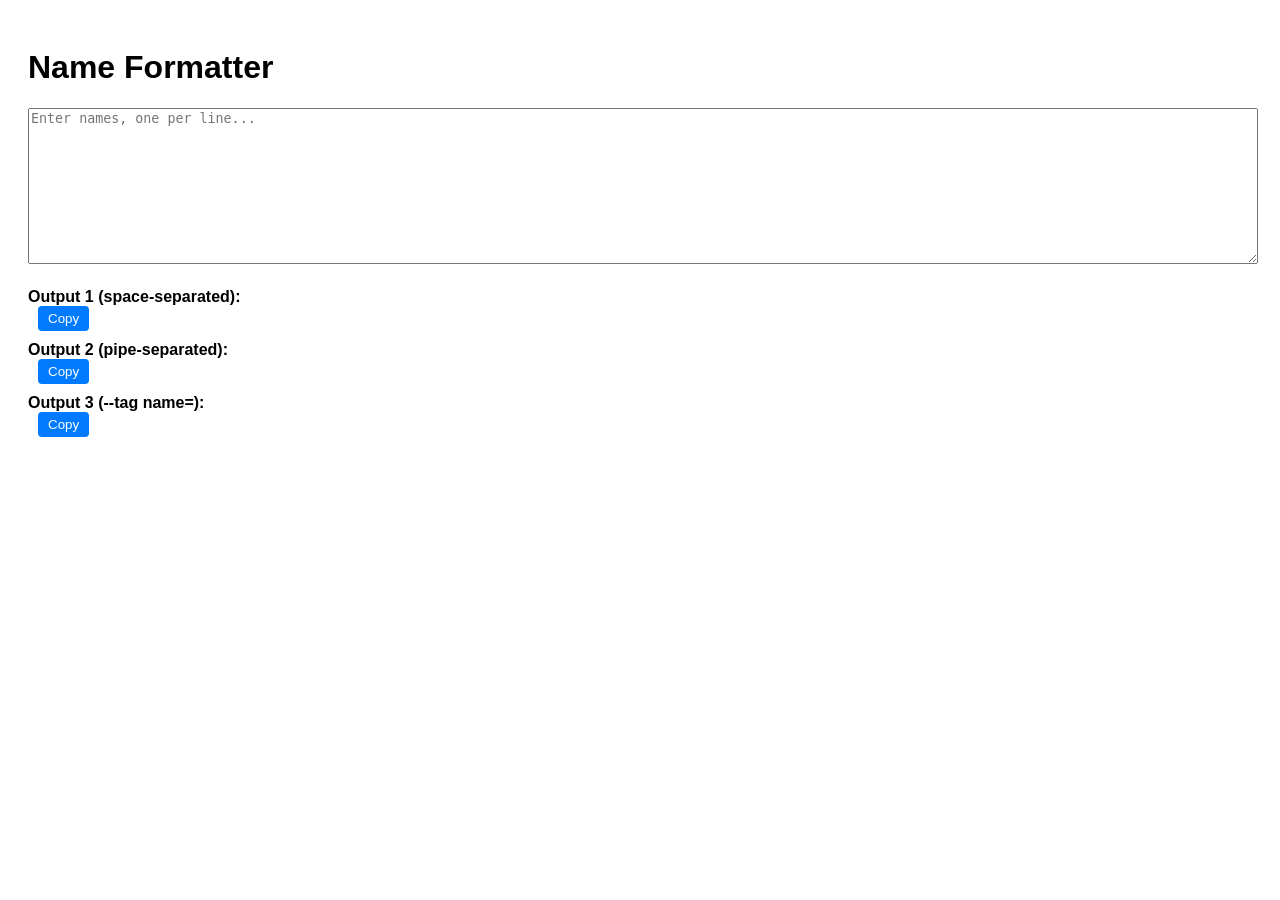
==== name-formatter.html @ 849ac36d "Initial commit Tools main page Name formatter" ====
<!DOCTYPE html>
<html lang="en">
<head>
  <meta charset="UTF-8">
  <title>Name Formatter</title>
  <style>
    body { font-family: Arial, sans-serif; padding: 20px; }
    textarea { width: 100%; height: 150px; }
    .output { margin-top: 20px; }
    .output div { margin-bottom: 10px; }
    .copy-btn {
      margin-left: 10px;
      padding: 5px 10px;
      cursor: pointer;
      border: none;
      border-radius: 4px;
      background-color: #007bff;
      color: white;
      transition: background-color 0.3s;
    }
    .error {
      color: red;
      margin-top: 10px;
    }
  </style>
</head>
<body>
  <h1>Name Formatter</h1>
  <textarea id="inputNames" placeholder="Enter names, one per line..."></textarea>
  <div id="error" class="error"></div>

  <div class="output">
    <div>
      <strong>Output 1 (space-separated):</strong><br>
      <span id="output1"></span>
      <button class="copy-btn" onclick="copyToClipboard('output1', this)">Copy</button>
    </div>
    <div>
      <strong>Output 2 (pipe-separated):</strong><br>
      <span id="output2"></span>
      <button class="copy-btn" onclick="copyToClipboard('output2', this)">Copy</button>
    </div>
    <div>
      <strong>Output 3 (--tag name=):</strong><br>
      <span id="output3"></span>
      <button class="copy-btn" onclick="copyToClipboard('output3', this)">Copy</button>
    </div>
  </div>

  <script>
    const input = document.getElementById('inputNames');
    const errorDiv = document.getElementById('error');

    input.addEventListener('input', () => {
      const rawLines = input.value.trim().split(/\n+/);
      const names = rawLines.filter(name => name.trim() !== '');
      const invalidNames = names.filter(name => name.includes(' '));

      if (invalidNames.length > 0) {
        errorDiv.textContent = 'Error: Names cannot contain spaces. Invalid name(s): ' + invalidNames.join(', ');
        clearOutputs();
        return;
      } else {
        errorDiv.textContent = '';
      }

      document.getElementById('output1').textContent = names.join(' ');
      document.getElementById('output2').textContent = names.join('|');
      document.getElementById('output3').textContent = names.map(name => `--tag name=${name}`).join(' ');
    });

    function clearOutputs() {
      document.getElementById('output1').textContent = '';
      document.getElementById('output2').textContent = '';
      document.getElementById('output3').textContent = '';
    }

    function copyToClipboard(elementId, button) {
      const text = document.getElementById(elementId).textContent;
      navigator.clipboard.writeText(text).then(() => {
        flashButtonColor(button, 'green');
      }).catch(() => {
        flashButtonColor(button, 'red');
      });
    }

    function flashButtonColor(button, color) {
      const originalColor = button.style.backgroundColor;
      button.style.backgroundColor = color;
      setTimeout(() => {
        button.style.backgroundColor = originalColor || '#007bff';
      }, 3000);
    }
  </script>
</body>
</html>
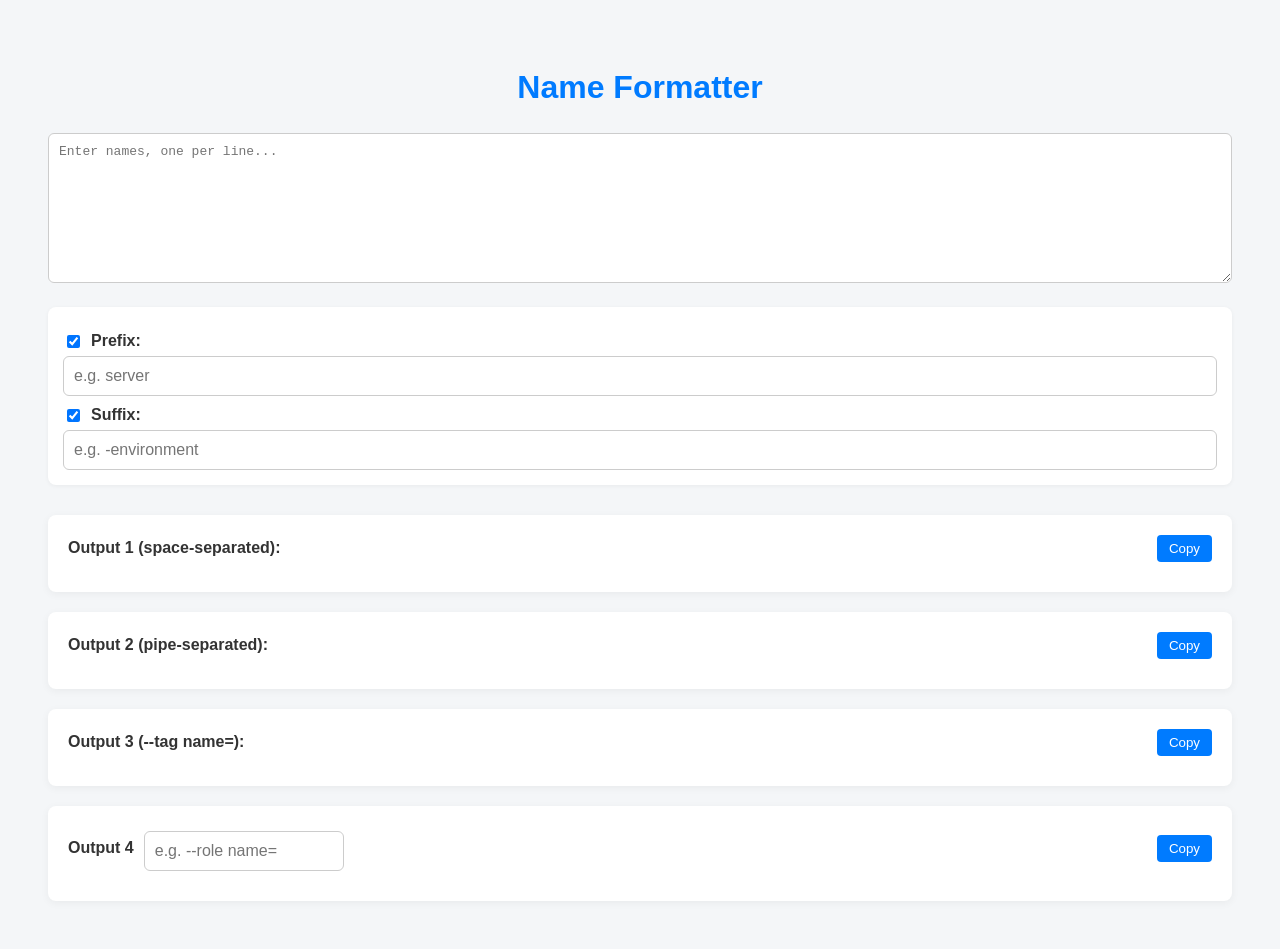
==== commit 4e9b1b09: "Separate style and js into different files Add custom output" ====
--- a/name-formatter.html
+++ b/name-formatter.html
@@ -3,95 +3,63 @@
 <head>
   <meta charset="UTF-8">
   <title>Name Formatter</title>
-  <style>
-    body { font-family: Arial, sans-serif; padding: 20px; }
-    textarea { width: 100%; height: 150px; }
-    .output { margin-top: 20px; }
-    .output div { margin-bottom: 10px; }
-    .copy-btn {
-      margin-left: 10px;
-      padding: 5px 10px;
-      cursor: pointer;
-      border: none;
-      border-radius: 4px;
-      background-color: #007bff;
-      color: white;
-      transition: background-color 0.3s;
-    }
-    .error {
-      color: red;
-      margin-top: 10px;
-    }
-  </style>
+  <link rel="stylesheet" href="css/name-formatter.css">
 </head>
 <body>
   <h1>Name Formatter</h1>
   <textarea id="inputNames" placeholder="Enter names, one per line..."></textarea>
+
+  <div class="input-group">
+    <label class="label-with-checkbox" for="prefix">
+      <input type="checkbox" id="enablePrefix" checked>
+      <span>Prefix:</span>
+    </label>
+    <input type="text" id="prefix" placeholder="e.g. server">
+
+    <label class="label-with-checkbox" for="suffix">
+      <input type="checkbox" id="enableSuffix" checked>
+      <span>Suffix:</span>
+    </label>
+    <input type="text" id="suffix" placeholder="e.g. -environment">
+  </div>
+
   <div id="error" class="error"></div>
 
   <div class="output">
-    <div>
-      <strong>Output 1 (space-separated):</strong><br>
+    <div class="output-box">
+      <div class="output-header">
+        <strong>Output 1 (space-separated):</strong>
+        <button class="copy-btn" onclick="copyToClipboard('output1', this)">Copy</button>
+      </div>
       <span id="output1"></span>
-      <button class="copy-btn" onclick="copyToClipboard('output1', this)">Copy</button>
     </div>
-    <div>
-      <strong>Output 2 (pipe-separated):</strong><br>
+    <div class="output-box">
+      <div class="output-header">
+        <strong>Output 2 (pipe-separated):</strong>
+        <button class="copy-btn" onclick="copyToClipboard('output2', this)">Copy</button>
+      </div>
       <span id="output2"></span>
-      <button class="copy-btn" onclick="copyToClipboard('output2', this)">Copy</button>
     </div>
-    <div>
-      <strong>Output 3 (--tag name=):</strong><br>
+    <div class="output-box">
+      <div class="output-header">
+        <strong>Output 3 (--tag name=):</strong>
+        <button class="copy-btn" onclick="copyToClipboard('output3', this)">Copy</button>
+      </div>
       <span id="output3"></span>
-      <button class="copy-btn" onclick="copyToClipboard('output3', this)">Copy</button>
     </div>
+    <div class="output-box">
+      <div class="output-header">
+        <div style="display: flex; align-items: center; gap: 10px;">
+          <strong>Output 4</strong>
+          <input type="text" id="customCommand" placeholder="e.g. --role name=" style="width: 200px;" />
+        </div>
+        <button class="copy-btn" onclick="copyToClipboard('output4', this)">Copy</button>
+      </div>
+      <span id="output4"></span>
+    </div>    
   </div>
 
-  <script>
-    const input = document.getElementById('inputNames');
-    const errorDiv = document.getElementById('error');
-
-    input.addEventListener('input', () => {
-      const rawLines = input.value.trim().split(/\n+/);
-      const names = rawLines.filter(name => name.trim() !== '');
-      const invalidNames = names.filter(name => name.includes(' '));
-
-      if (invalidNames.length > 0) {
-        errorDiv.textContent = 'Error: Names cannot contain spaces. Invalid name(s): ' + invalidNames.join(', ');
-        clearOutputs();
-        return;
-      } else {
-        errorDiv.textContent = '';
-      }
-
-      document.getElementById('output1').textContent = names.join(' ');
-      document.getElementById('output2').textContent = names.join('|');
-      document.getElementById('output3').textContent = names.map(name => `--tag name=${name}`).join(' ');
-    });
-
-    function clearOutputs() {
-      document.getElementById('output1').textContent = '';
-      document.getElementById('output2').textContent = '';
-      document.getElementById('output3').textContent = '';
-    }
-
-    function copyToClipboard(elementId, button) {
-      const text = document.getElementById(elementId).textContent;
-      navigator.clipboard.writeText(text).then(() => {
-        flashButtonColor(button, 'green');
-      }).catch(() => {
-        flashButtonColor(button, 'red');
-      });
-    }
-
-    function flashButtonColor(button, color) {
-      const originalColor = button.style.backgroundColor;
-      button.style.backgroundColor = color;
-      setTimeout(() => {
-        button.style.backgroundColor = originalColor || '#007bff';
-      }, 3000);
-    }
-  </script>
+  <script src="js/name-formatter.js"></script>
 </body>
 </html>
 
--- a/css/name-formatter.css
+++ b/css/name-formatter.css
@@ -0,0 +1,72 @@
+body {
+  font-family: 'Segoe UI', Tahoma, Geneva, Verdana, sans-serif;
+  padding: 40px;
+  background: #f4f6f8;
+  color: #333;
+}
+h1 {
+  text-align: center;
+  color: #007bff;
+}
+textarea, input[type="text"] {
+  width: 100%;
+  padding: 10px;
+  margin-top: 5px;
+  box-sizing: border-box;
+  border-radius: 6px;
+  border: 1px solid #ccc;
+  font-size: 1em;
+}
+textarea {
+  height: 150px;
+}
+.output {
+  margin-top: 30px;
+  display: flex;
+  flex-direction: column;
+  gap: 20px;
+}
+.output-box {
+  background: #fff;
+  border-radius: 8px;
+  padding: 20px;
+  box-shadow: 0 2px 8px rgba(0,0,0,0.05);
+}
+.output-header {
+  display: flex;
+  justify-content: space-between;
+  align-items: center;
+  margin-bottom: 10px;
+}
+.copy-btn {
+  padding: 6px 12px;
+  cursor: pointer;
+  border: none;
+  border-radius: 4px;
+  background-color: #007bff;
+  color: white;
+  transition: background-color 0.3s;
+}
+.error {
+  color: red;
+  margin-top: 10px;
+}
+.input-group {
+  margin-top: 20px;
+  background: #fff;
+  padding: 15px;
+  border-radius: 8px;
+  box-shadow: 0 1px 4px rgba(0,0,0,0.05);
+}
+.label-with-checkbox {
+  display: flex;
+  align-items: center;
+  gap: 8px;
+  font-weight: bold;
+  margin-top: 10px;
+}
+#output2 {
+  display: block;
+  white-space: pre-wrap;
+  word-break: break-word;
+}
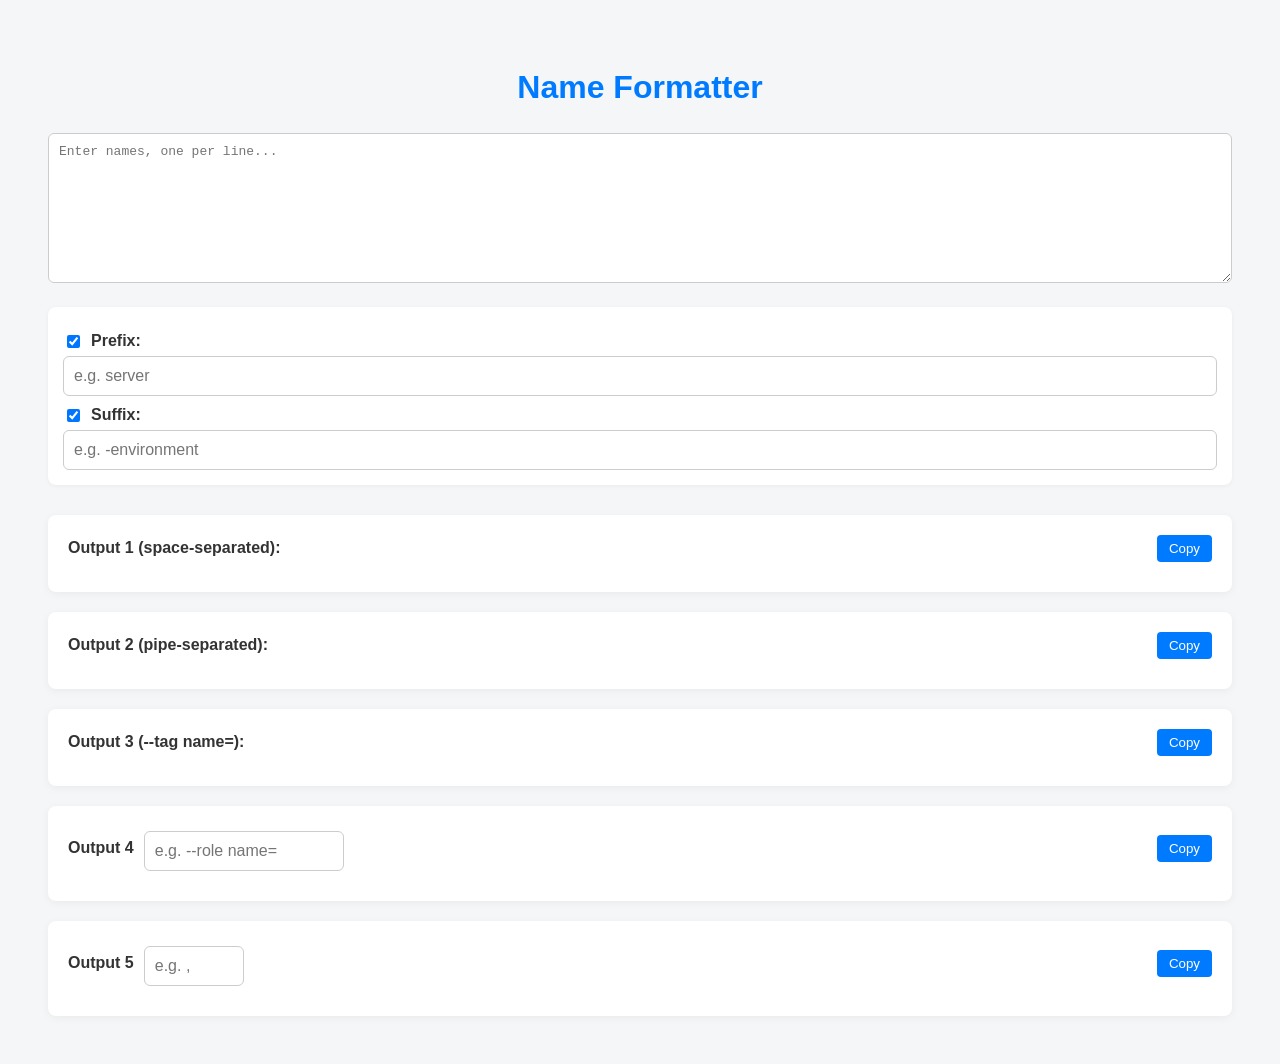
==== commit c39c7f5f: "Add custom separator" ====
--- a/name-formatter.html
+++ b/name-formatter.html
@@ -56,7 +56,17 @@
         <button class="copy-btn" onclick="copyToClipboard('output4', this)">Copy</button>
       </div>
       <span id="output4"></span>
-    </div>    
+    </div>
+    <div class="output-box">
+      <div class="output-header">
+        <div style="display: flex; align-items: center; gap: 10px;">
+          <strong>Output 5</strong>
+          <input type="text" id="customSeparator" placeholder="e.g. ," style="width: 100px;">
+        </div>
+        <button class="copy-btn" onclick="copyToClipboard('output5', this)">Copy</button>
+      </div>
+      <span id="output5"></span>
+    </div>        
   </div>
 
   <script src="js/name-formatter.js"></script>
